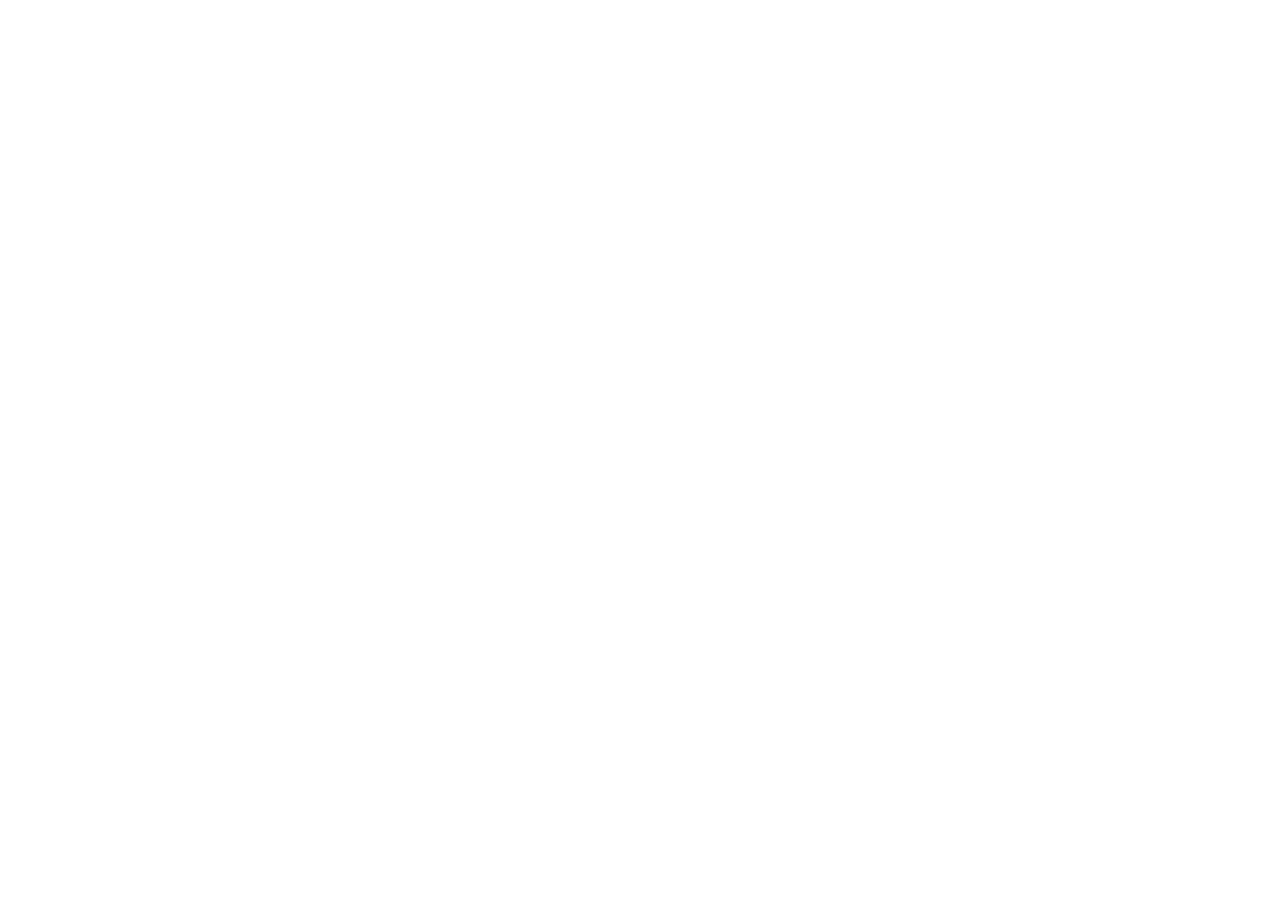
==== index.html @ 86f2dc98 "[UPD] first commit" ====
<!DOCTYPE html>
<html lang="en">
<head>
    <meta charset="UTF-8">
    <meta name="viewport" content="width=device-width, initial-scale=1.0">
    <title>Document</title>
</head>
<body>
    
</body>
</html>
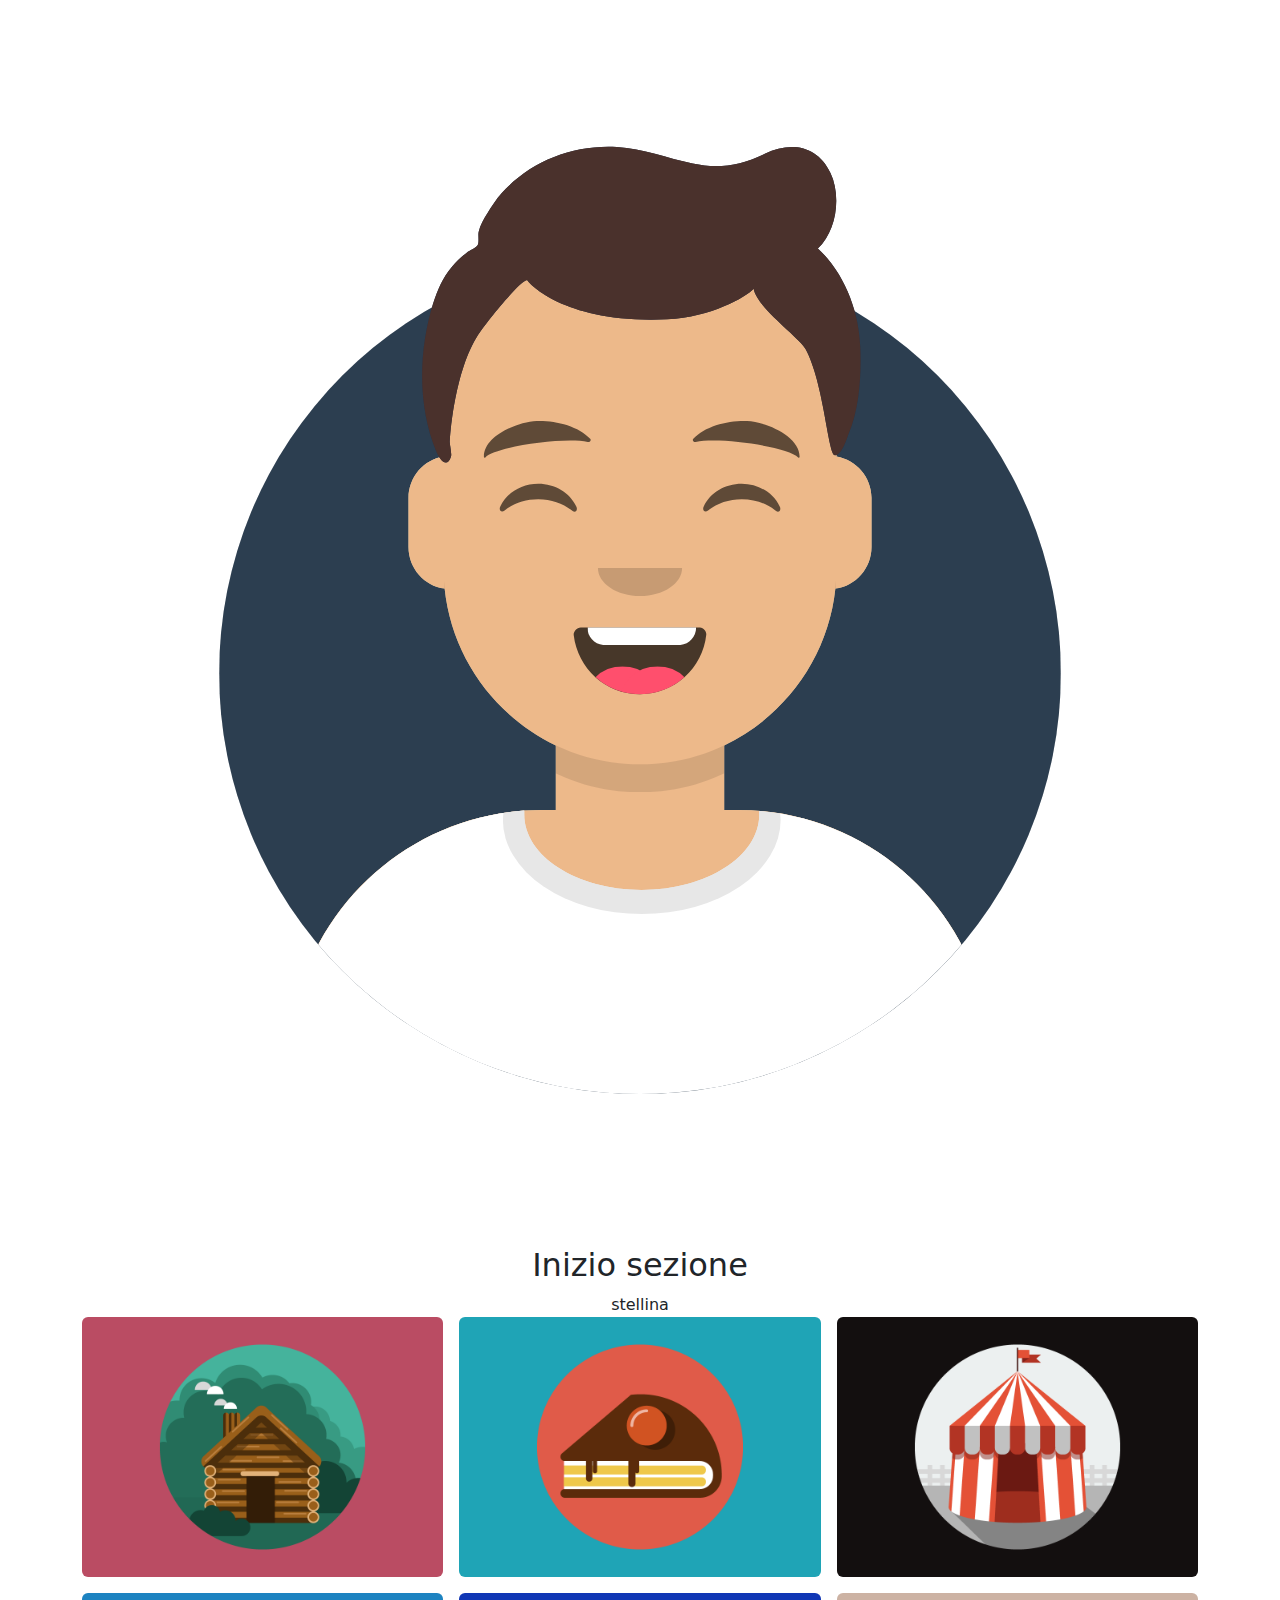
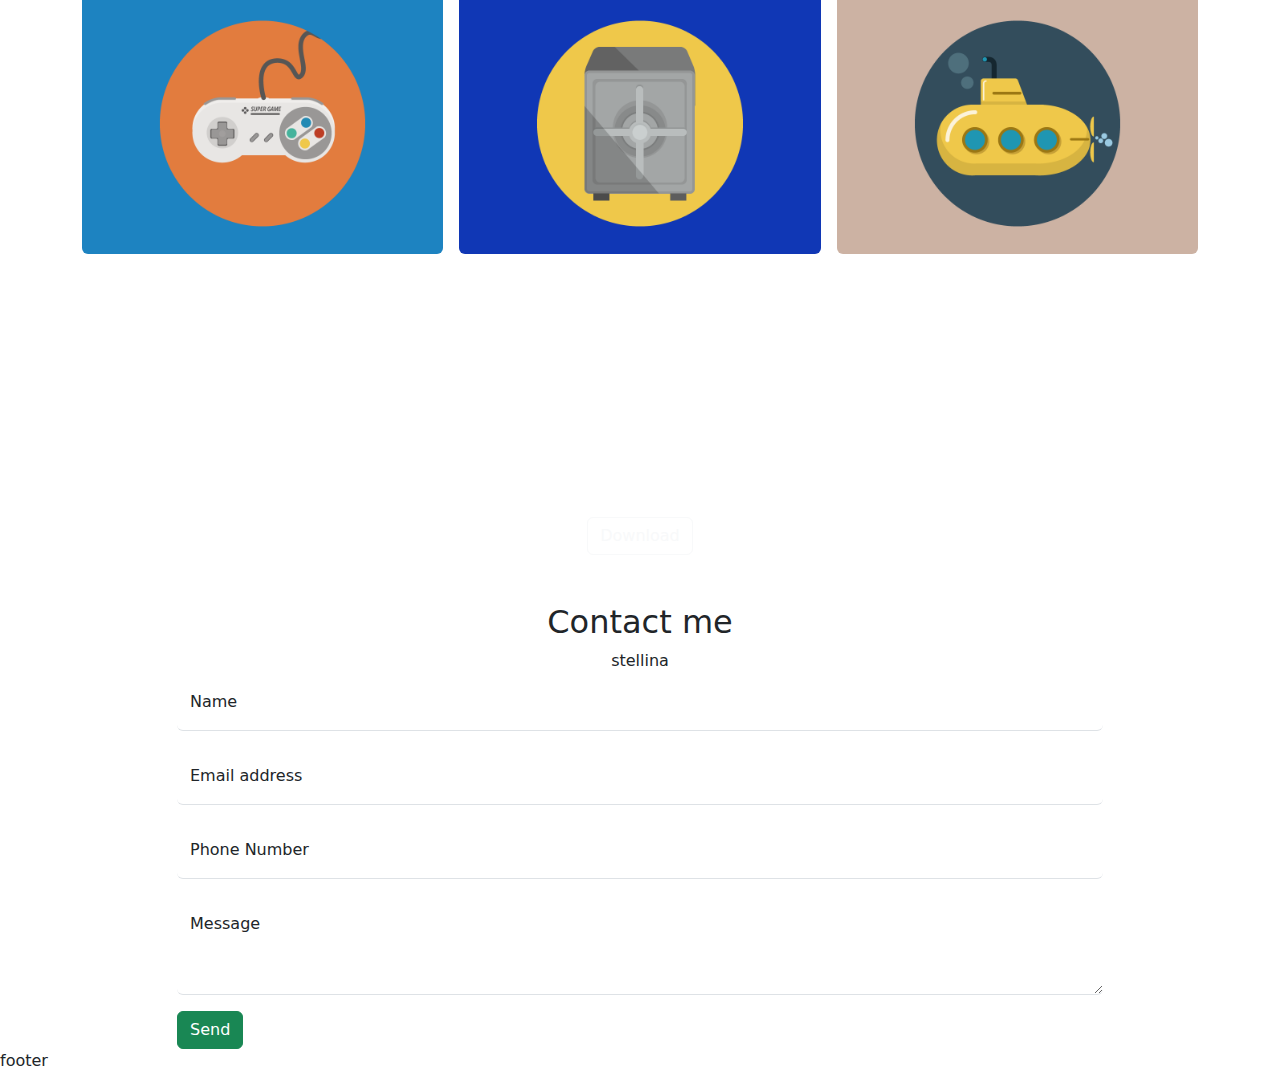
==== commit 1179aa50: "[upd] form" ====
--- a/index.html
+++ b/index.html
@@ -4,8 +4,178 @@
     <meta charset="UTF-8">
     <meta name="viewport" content="width=device-width, initial-scale=1.0">
     <title>Document</title>
+    <link href="https://cdn.jsdelivr.net/npm/bootstrap@5.3.3/dist/css/bootstrap.min.css" rel="stylesheet" integrity="sha384-QWTKZyjpPEjISv5WaRU9OFeRpok6YctnYmDr5pNlyT2bRjXh0JMhjY6hW+ALEwIH" crossorigin="anonymous"/>
+    <link rel="stylesheet" href="./css/style.css">
+    <link rel="stylesheet" href="https://cdnjs.cloudflare.com/ajax/libs/font-awesome/6.5.2/css/all.min.css" integrity="sha512-SnH5WK+bZxgPHs44uWIX+LLJAJ9/2PkPKZ5QiAj6Ta86w+fsb2TkcmfRyVX3pBnMFcV7oQPJkl9QevSCWr3W6A==" crossorigin="anonymous" referrerpolicy="no-referrer" />
 </head>
 <body>
-    
+    <header class=" py-3 text-white">
+        <!--Inizio Header-->
+            <!--Inizio Navbar-->
+            <nav class="navbar navbar-expand-lg" data-bs-theme="dark">
+                <div class="container">
+                  <a class="navbar-brand" href="#">Navbar</a>
+                  <button class="navbar-toggler" type="button" data-bs-toggle="collapse" data-bs-target="#navbarNav" aria-controls="navbarNav" aria-expanded="false" aria-label="Toggle navigation">
+                    <span class="navbar-toggler-icon"></span>
+                  </button>
+                  <div class="collapse navbar-collapse justify-content-end" id="navbarNav">
+                    <ul class="navbar-nav">
+                      <li class="nav-item">
+                        <a class="nav-link active" aria-current="page" href="#">Portfolio</a>
+                      </li>
+                      <li class="nav-item">
+                        <a class="nav-link" href="#">About</a>
+                      </li>
+                      <li class="nav-item">
+                        <a class="nav-link" href="#">Contact</a>
+                      </li>
+                    </ul>
+                  </div>
+                </div>
+            </nav>
+
+            <!--Fine Navbar-->
+        <!--Fine Header-->
+    </header>
+    <main>
+        <!--Inizio Main-->
+
+        <!--jumbo-->
+        <section id="jumbo" class="py-4">
+            <div class="container text-white">
+                <div class="row justify-content-center">
+                    <div class="col-10 text-center">
+                        <div>
+                            <img src="./img/avatar.svg" alt="Avatar" class="img-fluid">
+                        </div>
+                        <div>
+                            <h1>Start bootstrap</h1>
+                        </div>
+                        <div>v</div>
+                        <div>b</div>
+
+                    </div>
+                </div>   
+            </div>
+        </section>
+        <!--Fine jumbo-->
+        <section id="portfolio" class="py-4">
+            <div class="container text-center">
+                <h2>Inizio sezione</h2>
+                <div>stellina</div>
+                <div class="row row-cols-1 row-cols-lg-2 row-cols-xl-3 me-portfolio-rows g-3 ">
+                    <div class="col">
+                        <div class="content rounded overflow-hidden">
+                            <img src="./img/cabin.png" alt="Cabin" class="img-fluid">
+                        </div>
+                    </div>
+                    <div class="col">
+                        <div class="content rounded overflow-hidden">
+                            <img src="./img/cake.png" alt="Cake" class="img-fluid">
+                        </div>
+                    </div>
+                    <div class="col">
+                        <div class="content rounded overflow-hidden">
+                            <img src="./img/circus.png" alt="Circus" class="img-fluid">
+                        </div>
+                    </div>
+                    <div class="col">
+                        <div class="content rounded overflow-hidden">
+                            <img src="./img/game.png" alt="game" class="img-fluid">
+                        </div>
+                    </div>
+                    <div class="col">
+                        <div class="content rounded overflow-hidden">
+                            <img src="./img/safe.png" alt="safe" class="img-fluid">
+                        </div>
+                    </div>
+                    <div class="col">
+                        <div class="content rounded overflow-hidden">
+                            <img src="./img/submarine.png" alt="submarine" class="img-fluid">
+                        </div>
+                    </div>
+                </div>
+            </div>
+        </section>
+        <section id="about">
+            <div class="container text-white">
+                <div class="row justify-content-center">
+                    <div class="col-10 text-center">
+                        <div class="mt-4">
+                             <h2>About</h2>
+                        </div>
+                        <div>
+                            star  
+                        </div>
+                        <div>
+                            <div class="container ">
+                                <div class="row row-cols-1 row-cols-lg-2 row-cols-xl-2">
+                                    <div class="col">
+                                        Freelancer ia a free bootstrap theme created by Start Bootstrap. The download includes the complete source files including HTML, CSS, and JavaScript as well as optional Less stylesheets for easy customization 
+                                    </div>
+                                    <div class="col">
+                                        Whether you're a student looking to showcase your work, a professional looking to attract clients, or a graphic artist looking to share your projects, this template is the perfect starting point
+                                    </div>
+                                </div>
+                            </div>
+                        </div>
+                        <div class="download my-4">
+                            <button type="button" class="btn btn-outline-light"> <i class="fa-solid fa-download"></i>Download</button>
+                        </div>
+
+                    </div>
+                </div>   
+            </div>
+        </section>
+        <section id="contact me">
+            <div class="container">
+                <div class="row justify-content-center">
+                    <div class="col-10 text-center">
+                        <div class="mt-4">
+                             <h2>Contact me</h2>
+                        </div>
+                        <div>
+                            stellina  
+                        </div>
+                        <div>
+                            <div class="form-floating mb-3">
+                                <input type="email" class="form-control border-0 border-bottom" id="floatingInput" placeholder="name@example.com">
+                                <label for="floatingInput">Name</label>
+                            </div>
+                            <div class="form-floating mb-3">
+                                <input type="email" class="form-control border-0 border-bottom" id="floatingInput" placeholder="name@example.com">
+                                <label for="floatingInput">Email address</label>
+                            </div>
+                            <div class="form-floating mb-3">
+                                <input type="email" class="form-control border-0 border-bottom" id="floatingInput" placeholder="name@example.com">
+                                <label for="floatingInput">Phone Number</label>
+                            </div>
+                            <div class="form-floating ">
+                                <textarea class="form-control border-0 border-bottom " placeholder="Leave a comment here" id="floatingTextarea2" style="height: 100px"></textarea>
+                                <label for="floatingTextarea2">Message</label>
+                            </div>
+                        </div>
+                        <div class="mt-3 d-flex justify-content-start">
+                            <button type="button" class="btn btn-success">Send</button>
+                        </div>
+
+                    </div>
+                </div>   
+            </div>
+        </section>
+        <!--Fine Main-->
+    </main>
+    <footer>
+        <!--Inizio Footer-->
+        footer
+
+        <!--Fine Footer-->
+    </footer>
+
+
+
+    <!--JS BOOTSTRAP-->
+    <script src="https://cdn.jsdelivr.net/npm/bootstrap@5.3.3/dist/js/bootstrap.bundle.min.js" integrity="sha384-YvpcrYf0tY3lHB60NNkmXc5s9fDVZLESaAA55NDzOxhy9GkcIdslK1eN7N6jIeHz" crossorigin="anonymous"></script>
+    <!--Fine JS BOOTSTRAP-->
 </body>
 </html>--- a/css/style.css
+++ b/css/style.css
@@ -0,0 +1,5 @@
+@import url(./_partials/reset.css);
+@import url(./_partials/Classi\ di\ layout.css);
+@import url(./_partials/Utilities.css);
+@import url(./_partials/responsive-tablet.css);
+@import url(./_partials/responsive-desktop.css);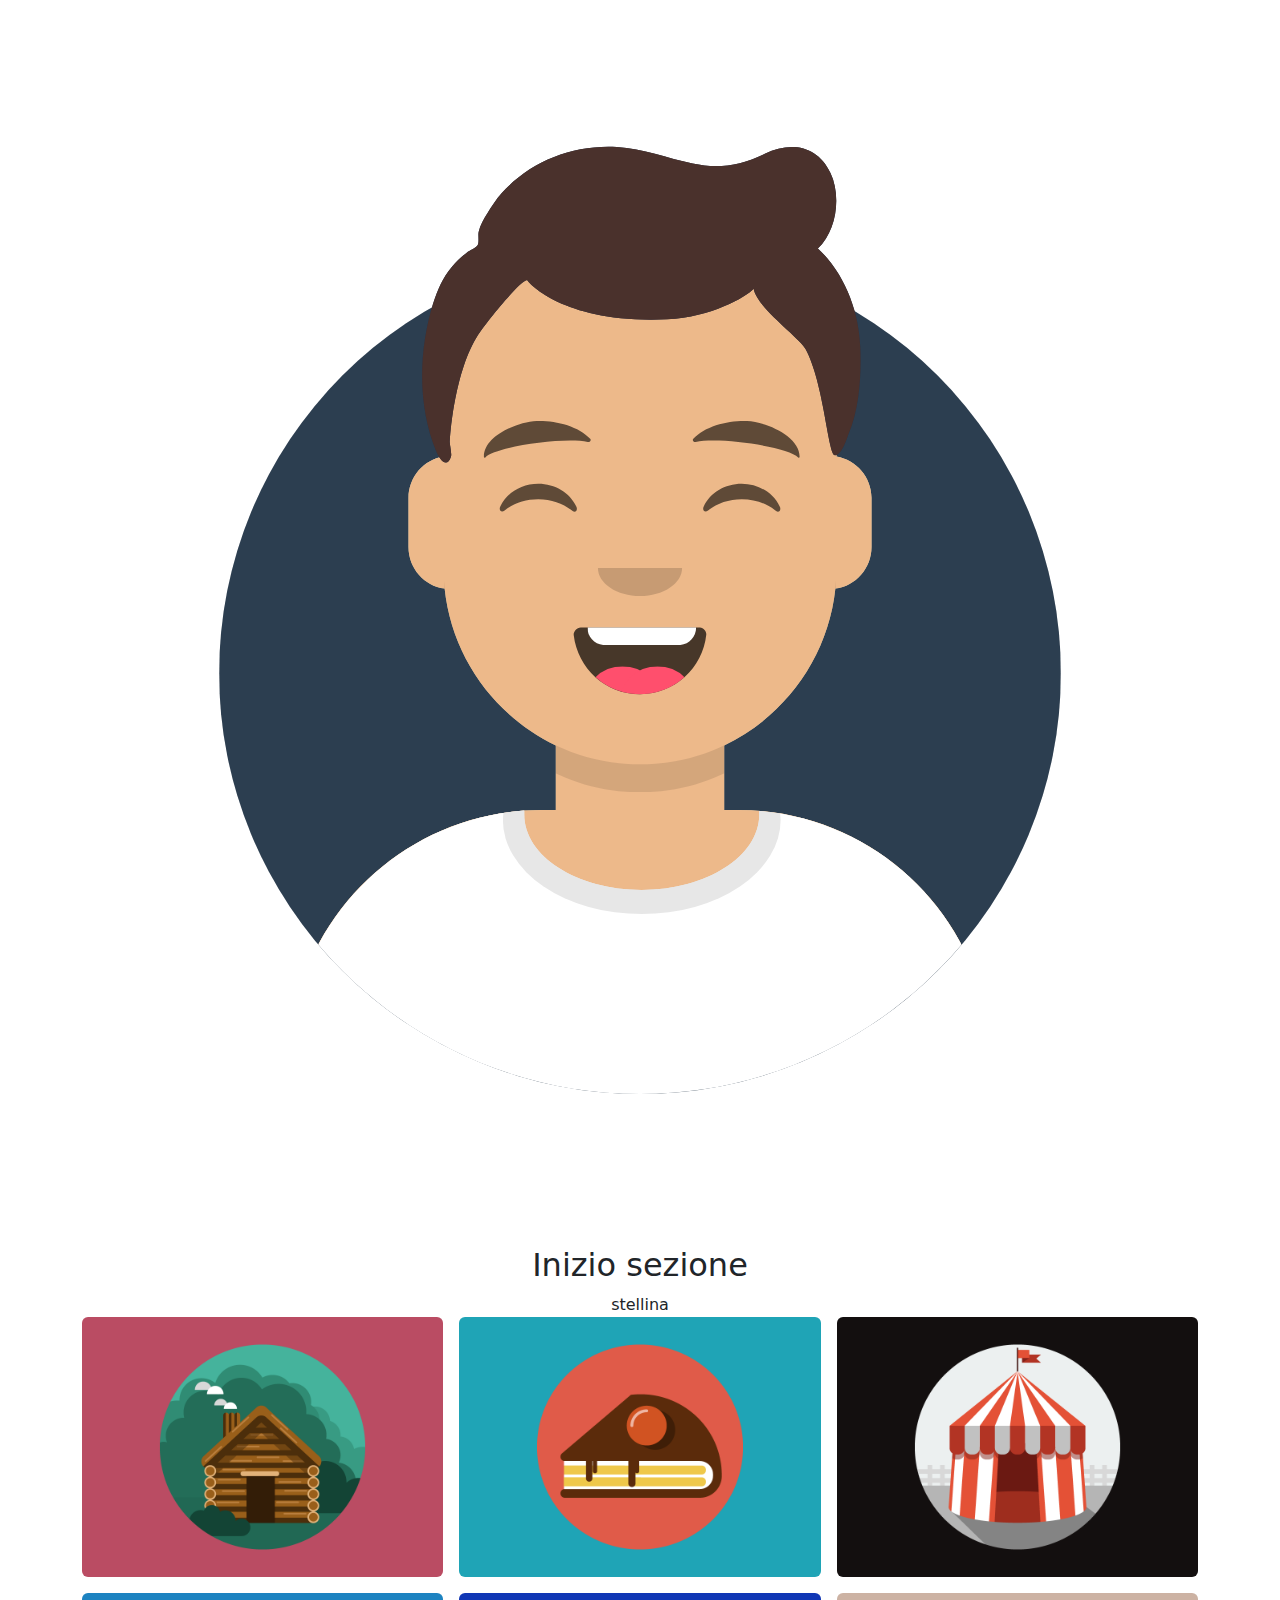
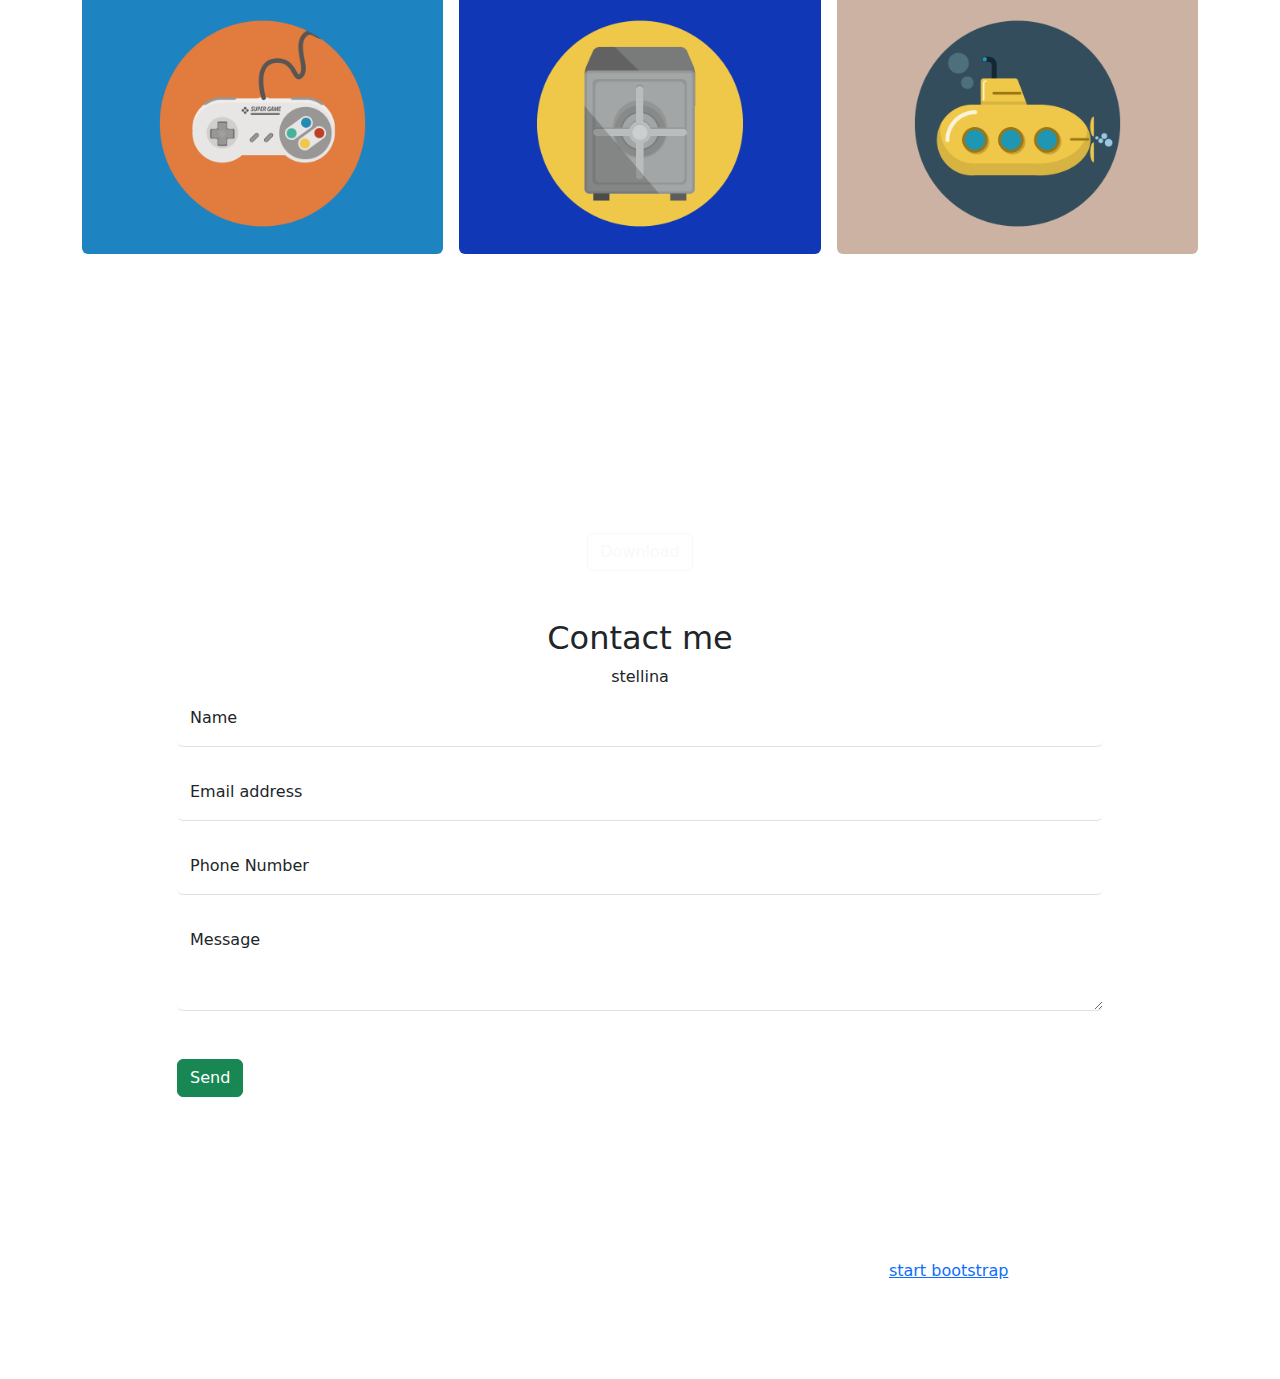
==== commit fe9f2a53: "[UPD] Ex finished" ====
--- a/index.html
+++ b/index.html
@@ -14,7 +14,7 @@
             <!--Inizio Navbar-->
             <nav class="navbar navbar-expand-lg" data-bs-theme="dark">
                 <div class="container">
-                  <a class="navbar-brand" href="#">Navbar</a>
+                  <a class="navbar-brand" href="#">Start Boootstrap</a>
                   <button class="navbar-toggler" type="button" data-bs-toggle="collapse" data-bs-target="#navbarNav" aria-controls="navbarNav" aria-expanded="false" aria-label="Toggle navigation">
                     <span class="navbar-toggler-icon"></span>
                   </button>
@@ -51,8 +51,8 @@
                         <div>
                             <h1>Start bootstrap</h1>
                         </div>
-                        <div>v</div>
-                        <div>b</div>
+                        <div>Stellina</div>
+                        <div>Graphic Artist - Web Designer - Illustrator</div>
 
                     </div>
                 </div>   
@@ -110,7 +110,7 @@
                         <div>
                             <div class="container ">
                                 <div class="row row-cols-1 row-cols-lg-2 row-cols-xl-2">
-                                    <div class="col">
+                                    <div class="col mb-3">
                                         Freelancer ia a free bootstrap theme created by Start Bootstrap. The download includes the complete source files including HTML, CSS, and JavaScript as well as optional Less stylesheets for easy customization 
                                     </div>
                                     <div class="col">
@@ -155,7 +155,7 @@
                                 <label for="floatingTextarea2">Message</label>
                             </div>
                         </div>
-                        <div class="mt-3 d-flex justify-content-start">
+                        <div class="my-5 d-flex justify-content-start">
                             <button type="button" class="btn btn-success">Send</button>
                         </div>
 
@@ -167,7 +167,45 @@
     </main>
     <footer>
         <!--Inizio Footer-->
-        footer
+        <section class="top-footer">
+            <div class="container text-white">
+                <div class="row justify-content-center">
+                    <div class="col-10 text-center">
+                        <div>
+                            <div class="container my-4 ">
+                                <div class="row row-cols-1 row-cols-lg-3 row-cols-xl-3">
+                                    <div class="col mb-sm-3">
+                                        <h3>Location</h3>
+                                        2215 John Daniel Drive Clark, MO 54243
+                                    </div>
+                                    <div class="col mb-sm-3 ">
+                                        <h3>Around the web</h3>
+                                        <i class="fa-brands fa-facebook fa-lg me-4"></i>
+                                        <i class="fa-brands fa-google-plus-g fa-lg me-4" ></i>
+                                        <i class="fa-brands fa-x-twitter fa-lg me-4"></i>
+                                        <i class="fa-brands fa-linkedin fa-lg me-4"></i>
+                                    </div>
+                                    <div class="col mb-sm-3">
+                                        <h3>About Freelancer</h3>
+                                        Freelance is a free to use, open source Bootstrap theme created by <a href="">start bootstrap</a> 
+                                    </div>
+                                </div>
+                            </div>
+                        </div>
+                    </div>
+                </div>   
+            </div>
+
+        </section>
+        <section class="bottom-footer ">
+            <div class="container text-center text-white">
+                <div class="p-3">
+                    copyright <i class="fa-regular fa-copyright"></i> your website 2019
+                </div>
+                
+            </div>
+
+        </section>
 
         <!--Fine Footer-->
     </footer>
